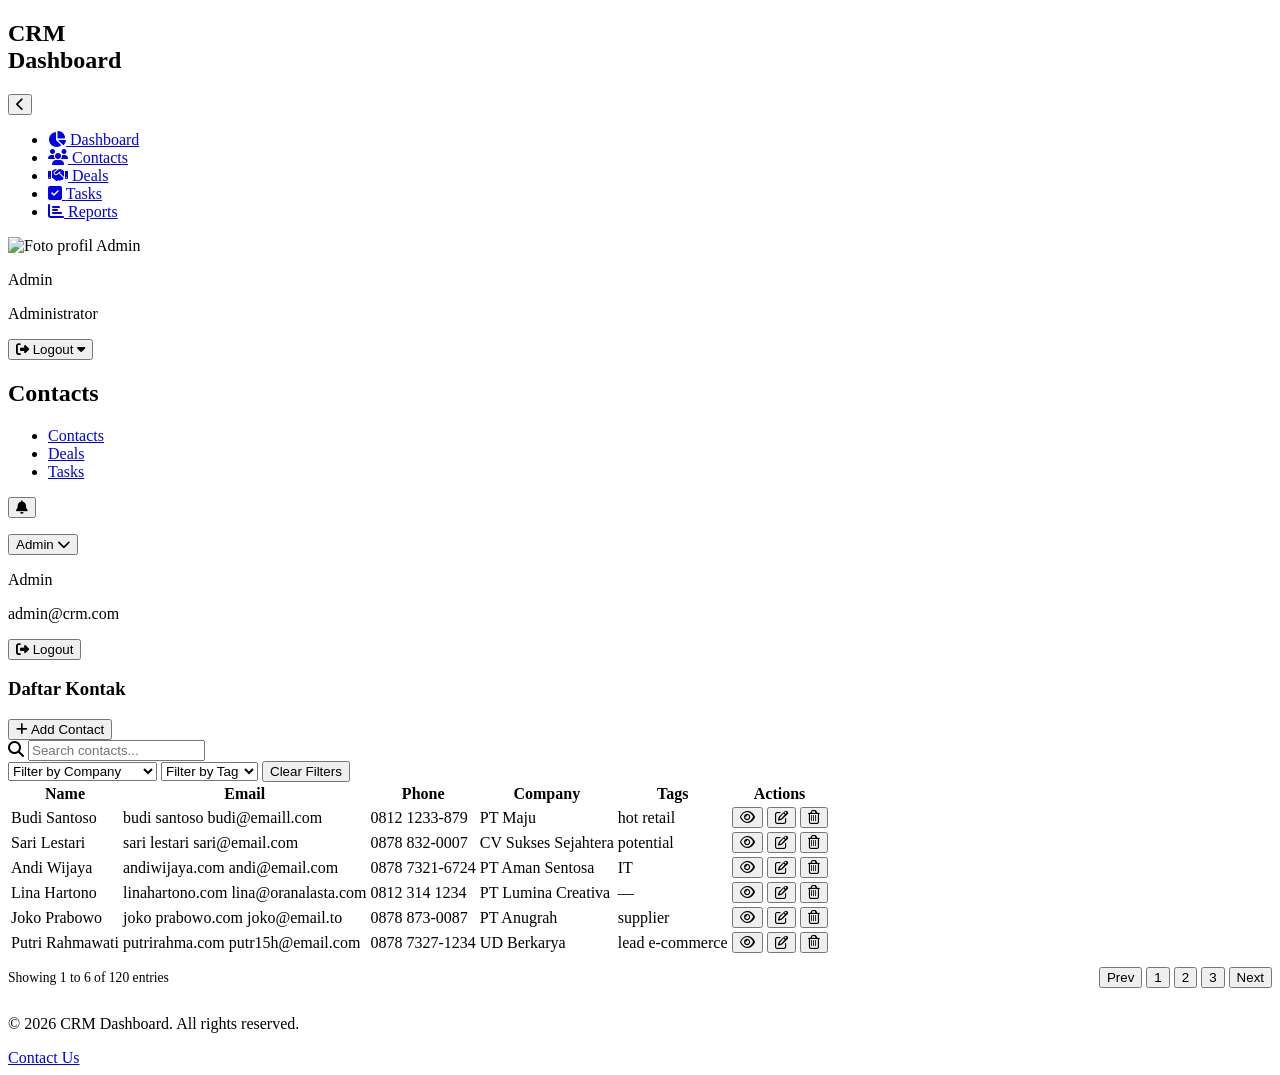
==== contact.html @ 0768be5d "Add files via upload" ====
<!DOCTYPE html>
<html lang="id">
<head>
  <meta charset="UTF-8">
  <meta name="viewport" content="width=device-width, initial-scale=1.0">
  <title>Contacts — CRM Dashboard</title>
  <link rel="stylesheet" href="css/global.css">
  <link rel="stylesheet" href="css/contacts.css">
  <link rel="stylesheet" href="https://cdnjs.cloudflare.com/ajax/libs/font-awesome/6.4.0/css/all.min.css">
</head>
<body>

  <!-- Sidebar -->
  <aside class="sidebar" aria-label="Navigasi utama">
    <div class="sidebar-header">
      <h1 class="logo">CRM<br>Dashboard</h1>
      <button class="toggle-btn" id="toggleSidebarBtn" aria-label="Toggle sidebar">
        <i class="fas fa-chevron-left" aria-hidden="true"></i>
      </button>
    </div>

    <nav class="sidebar-nav">
      <ul class="nav-menu">
        <li class="nav-item">
          <a href="dashboard.html" class="nav-link">
            <i class="fas fa-chart-pie nav-icon" aria-hidden="true"></i>
            <span class="nav-text">Dashboard</span>
          </a>
        </li>
        <li class="nav-item active">
          <a href="contact.html" class="nav-link" aria-current="page">
            <i class="fas fa-users nav-icon" aria-hidden="true"></i>
            <span class="nav-text">Contacts</span>
          </a>
        </li>
        <li class="nav-item">
          <a href="deals.html" class="nav-link">
            <i class="fas fa-handshake nav-icon" aria-hidden="true"></i>
            <span class="nav-text">Deals</span>
          </a>
        </li>
        <li class="nav-item">
          <a href="tasks.html" class="nav-link">
            <i class="fas fa-check-square nav-icon" aria-hidden="true"></i>
            <span class="nav-text">Tasks</span>
          </a>
        </li>
        <li class="nav-item">
          <a href="reports.html" class="nav-link">
            <i class="fas fa-chart-bar nav-icon" aria-hidden="true"></i>
            <span class="nav-text">Reports</span>
          </a>
        </li>
      </ul>
    </nav>

    <div class="sidebar-footer">
      <div class="user-profile">
        <img
          src="https://ui-avatars.com/api/?name=Admin&background=4f46e5&color=fff"
          alt="Foto profil Admin"
          class="user-avatar"
        >
        <div class="user-info">
          <p class="user-name">Admin</p>
          <p class="user-role">Administrator</p>
        </div>
      </div>
      <button class="logout-btn btn-logout" aria-label="Logout">
        <span>
          <i class="fas fa-sign-out-alt logout-icon" aria-hidden="true"></i>
          <span class="logout-label">Logout</span>
        </span>
        <i class="fas fa-caret-down dropdown-arrow" aria-hidden="true"></i>
      </button>
    </div>
  </aside>

  <!-- Main Content -->
  <main class="main-content">

    <!-- Top Header -->
    <header class="top-header">
      <h2 class="page-title">Contacts</h2>
      <nav class="header-nav" aria-label="Menu atas">
        <ul>
          <li><a href="contacts.html" class="active">Contacts</a></li>
          <li><a href="deals.html">Deals</a></li>
          <li><a href="tasks.html">Tasks</a></li>
        </ul>
      </nav>
      <div class="header-actions">
        <button class="notification-btn" aria-label="Notifikasi">
          <i class="fas fa-bell" aria-hidden="true"></i>
          <span class="notif-badge" aria-live="polite"></span>
        </button>
        <div class="notification-card" role="region" aria-label="Panel notifikasi">
          <ul class="notification-list"></ul>
        </div>
        <button class="user-menu-btn" id="userMenuBtn">
          <span>Admin</span>
          <i class="fas fa-chevron-down" aria-hidden="true"></i>
        </button>
        <div class="user-dropdown" id="userDropdown">
          <div class="user-dropdown-profile">
            <p class="user-dropdown-name">Admin</p>
            <p class="user-dropdown-email">admin@crm.com</p>
          </div>
          <button class="user-dropdown-logout btn-logout">
            <i class="fas fa-sign-out-alt"></i>
            Logout
          </button>
        </div>
      </div>
    </header>

    <!-- Page Body -->
    <div class="page-body">
      <!-- Contacts Table Card -->
      <article class="card" aria-labelledby="contacts-table-heading">
        <h3 id="contacts-table-heading" class="visually-hidden">Daftar Kontak</h3>

        <!-- Toolbar -->
        <div class="contacts-toolbar">
          <button id="addBtn" class="btn btn-primary">
            <i class="fas fa-plus" aria-hidden="true"></i>
            Add Contact
          </button>

          <div class="input-group">
            <i class="fas fa-search input-icon" aria-hidden="true"></i>
            <input
              type="search"
              id="searchInput"
              class="form-input"
              placeholder="Search contacts..."
              aria-label="Cari kontak"
            >
          </div>

          <select id="filterCompany" class="form-select" aria-label="Filter by Company">
            <option value="">Filter by Company</option>
            <option>PT Maju</option>
            <option>CV Sukses Sejahtera</option>
            <option>PT Aman Sentosa</option>
            <option>PT Lumina Creativa</option>
            <option>PT Anugrah</option>
            <option>UD Berkarya</option>
          </select>

          <select id="filterTag" class="form-select" aria-label="Filter by Tag">
            <option value="">Filter by Tag</option>
            <option>hot</option>
            <option>retail</option>
            <option>potential</option>
            <option>IT</option>
            <option>supplier</option>
            <option>lead</option>
            <option>e-commerce</option>
          </select>

          <button id="btnClearFilter" class="btn btn-outline">Clear Filters</button>
        </div>

        <!-- Table -->
        <div class="table-wrapper">
          <table class="data-table" aria-label="Tabel kontak">
            <thead>
              <tr>
                <th scope="col">Name</th>
                <th scope="col">Email</th>
                <th scope="col">Phone</th>
                <th scope="col">Company</th>
                <th scope="col">Tags</th>
                <th scope="col" style="text-align:center">Actions</th>
              </tr>
            </thead>
            <tbody id="contactTableBody">
              <tr>
                <td class="td-name">Budi Santoso</td>
                <td>
                  budi santoso
                  <span class="td-sub">budi@emaill.com</span>
                </td>
                <td>0812 1233-879</td>
                <td>PT Maju</td>
                <td>
                  <div class="tags-cell">
                    <span class="badge badge-red">hot</span>
                    <span class="badge badge-green">retail</span>
                  </div>
                </td>
                <td>
                  <div class="td-actions">
                    <button class="btn-icon" aria-label="Lihat Budi Santoso"><i class="far fa-eye" aria-hidden="true"></i></button>
                    <button class="btn-icon btn-edit" aria-label="Edit Budi Santoso"><i class="far fa-edit" aria-hidden="true"></i></button>
                    <button class="btn-icon btn-delete" aria-label="Hapus Budi Santoso"><i class="far fa-trash-alt" aria-hidden="true"></i></button>
                  </div>
                </td>
              </tr>
              <tr>
                <td class="td-name">Sari Lestari</td>
                <td>
                  sari lestari
                  <span class="td-sub">sari@email.com</span>
                </td>
                <td>0878 832-0007</td>
                <td>CV Sukses Sejahtera</td>
                <td>
                  <div class="tags-cell">
                    <span class="badge badge-green">potential</span>
                  </div>
                </td>
                <td>
                  <div class="td-actions">
                    <button class="btn-icon" aria-label="Lihat Sari Lestari"><i class="far fa-eye" aria-hidden="true"></i></button>
                    <button class="btn-icon btn-edit" aria-label="Edit Sari Lestari"><i class="far fa-edit" aria-hidden="true"></i></button>
                    <button class="btn-icon btn-delete" aria-label="Hapus Sari Lestari"><i class="far fa-trash-alt" aria-hidden="true"></i></button>
                  </div>
                </td>
              </tr>
              <tr>
                <td class="td-name">Andi Wijaya</td>
                <td>
                  andiwijaya.com
                  <span class="td-sub">andi@email.com</span>
                </td>
                <td>0878 7321-6724</td>
                <td>PT Aman Sentosa</td>
                <td>
                  <div class="tags-cell">
                    <span class="badge badge-solid-blue">IT</span>
                  </div>
                </td>
                <td>
                  <div class="td-actions">
                    <button class="btn-icon" aria-label="Lihat Andi Wijaya"><i class="far fa-eye" aria-hidden="true"></i></button>
                    <button class="btn-icon btn-edit" aria-label="Edit Andi Wijaya"><i class="far fa-edit" aria-hidden="true"></i></button>
                    <button class="btn-icon btn-delete" aria-label="Hapus Andi Wijaya"><i class="far fa-trash-alt" aria-hidden="true"></i></button>
                  </div>
                </td>
              </tr>
              <tr>
                <td class="td-name">Lina Hartono</td>
                <td>
                  linahartono.com
                  <span class="td-sub">lina@oranalasta.com</span>
                </td>
                <td>0812 314 1234</td>
                <td>PT Lumina Creativa</td>
                <td>
                  <div class="tags-cell">—</div>
                </td>
                <td>
                  <div class="td-actions">
                    <button class="btn-icon" aria-label="Lihat Lina Hartono"><i class="far fa-eye" aria-hidden="true"></i></button>
                    <button class="btn-icon btn-edit" aria-label="Edit Lina Hartono"><i class="far fa-edit" aria-hidden="true"></i></button>
                    <button class="btn-icon btn-delete" aria-label="Hapus Lina Hartono"><i class="far fa-trash-alt" aria-hidden="true"></i></button>
                  </div>
                </td>
              </tr>
              <tr>
                <td class="td-name">Joko Prabowo</td>
                <td>
                  joko prabowo.com
                  <span class="td-sub">joko@email.to</span>
                </td>
                <td>0878 873-0087</td>
                <td>PT Anugrah</td>
                <td>
                  <div class="tags-cell">
                    <span class="badge badge-gray">supplier</span>
                  </div>
                </td>
                <td>
                  <div class="td-actions">
                    <button class="btn-icon" aria-label="Lihat Joko Prabowo"><i class="far fa-eye" aria-hidden="true"></i></button>
                    <button class="btn-icon btn-edit" aria-label="Edit Joko Prabowo"><i class="far fa-edit" aria-hidden="true"></i></button>
                    <button class="btn-icon btn-delete" aria-label="Hapus Joko Prabowo"><i class="far fa-trash-alt" aria-hidden="true"></i></button>
                  </div>
                </td>
              </tr>
              <tr>
                <td class="td-name">Putri Rahmawati</td>
                <td>
                  putrirahma.com
                  <span class="td-sub">putr15h@email.com</span>
                </td>
                <td>0878 7327-1234</td>
                <td>UD Berkarya</td>
                <td>
                  <div class="tags-cell">
                    <span class="badge badge-orange">lead</span>
                    <span class="badge badge-purple">e-commerce</span>
                  </div>
                </td>
                <td>
                  <div class="td-actions">
                    <button class="btn-icon" aria-label="Lihat Putri Rahmawati"><i class="far fa-eye" aria-hidden="true"></i></button>
                    <button class="btn-icon btn-edit" aria-label="Edit Putri Rahmawati"><i class="far fa-edit" aria-hidden="true"></i></button>
                    <button class="btn-icon btn-delete" aria-label="Hapus Putri Rahmawati"><i class="far fa-trash-alt" aria-hidden="true"></i></button>
                  </div>
                </td>
              </tr>
            </tbody>
          </table>
        </div>

        <!-- Pagination -->
        <footer class="card-body" style="display:flex; justify-content:space-between; align-items:center; flex-wrap:wrap; gap:1rem;">
          <p id="paginationBody" style="font-size:0.85rem; color:var(--text-muted)">Showing 1 to 6 of 120 entries</p>
          <nav id="paginationNav" class="pagination" aria-label="Navigasi halaman">
            <button class="page-btn">Prev</button>
            <button class="page-btn">1</button>
            <button class="page-btn active" aria-current="page">2</button>
            <button class="page-btn">3</button>
            <button class="page-btn">Next</button>
          </nav>
        </footer>
      </article>
    </div>

    <!-- Footer -->
    <footer class="main-footer">
      <p>&copy; 2026 CRM Dashboard. All rights reserved.</p>
      <a href="#" class="footer-link">Contact Us</a>
    </footer>

  </main>

  <script src="js/main.js"></script>
  <script src="js/contacts.js"></script>
</body>
</html>
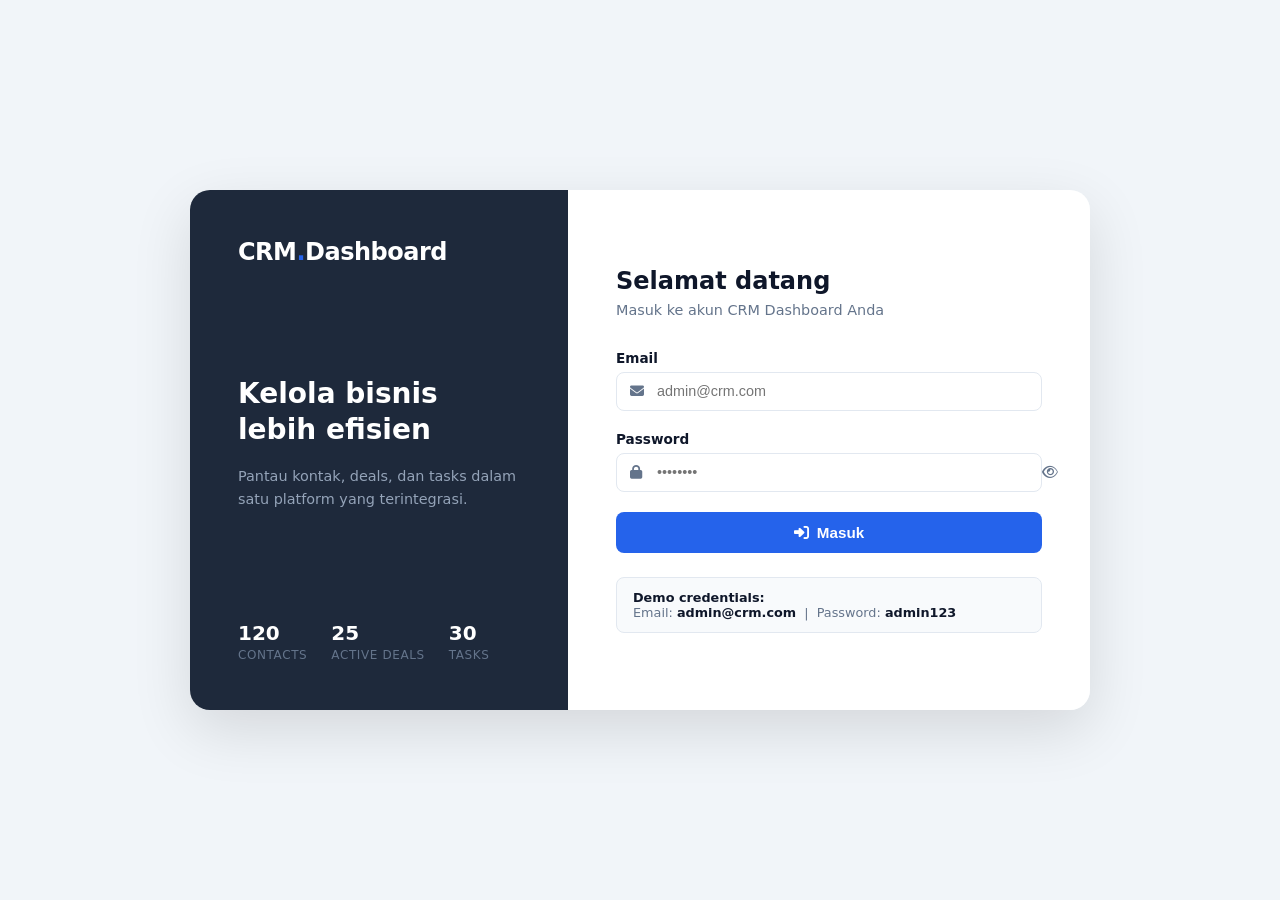
==== commit e941759e: "Update contact.html" ====
--- a/contact.html
+++ b/contact.html
@@ -176,132 +176,7 @@
               </tr>
             </thead>
             <tbody id="contactTableBody">
-              <tr>
-                <td class="td-name">Budi Santoso</td>
-                <td>
-                  budi santoso
-                  <span class="td-sub">budi@emaill.com</span>
-                </td>
-                <td>0812 1233-879</td>
-                <td>PT Maju</td>
-                <td>
-                  <div class="tags-cell">
-                    <span class="badge badge-red">hot</span>
-                    <span class="badge badge-green">retail</span>
-                  </div>
-                </td>
-                <td>
-                  <div class="td-actions">
-                    <button class="btn-icon" aria-label="Lihat Budi Santoso"><i class="far fa-eye" aria-hidden="true"></i></button>
-                    <button class="btn-icon btn-edit" aria-label="Edit Budi Santoso"><i class="far fa-edit" aria-hidden="true"></i></button>
-                    <button class="btn-icon btn-delete" aria-label="Hapus Budi Santoso"><i class="far fa-trash-alt" aria-hidden="true"></i></button>
-                  </div>
-                </td>
-              </tr>
-              <tr>
-                <td class="td-name">Sari Lestari</td>
-                <td>
-                  sari lestari
-                  <span class="td-sub">sari@email.com</span>
-                </td>
-                <td>0878 832-0007</td>
-                <td>CV Sukses Sejahtera</td>
-                <td>
-                  <div class="tags-cell">
-                    <span class="badge badge-green">potential</span>
-                  </div>
-                </td>
-                <td>
-                  <div class="td-actions">
-                    <button class="btn-icon" aria-label="Lihat Sari Lestari"><i class="far fa-eye" aria-hidden="true"></i></button>
-                    <button class="btn-icon btn-edit" aria-label="Edit Sari Lestari"><i class="far fa-edit" aria-hidden="true"></i></button>
-                    <button class="btn-icon btn-delete" aria-label="Hapus Sari Lestari"><i class="far fa-trash-alt" aria-hidden="true"></i></button>
-                  </div>
-                </td>
-              </tr>
-              <tr>
-                <td class="td-name">Andi Wijaya</td>
-                <td>
-                  andiwijaya.com
-                  <span class="td-sub">andi@email.com</span>
-                </td>
-                <td>0878 7321-6724</td>
-                <td>PT Aman Sentosa</td>
-                <td>
-                  <div class="tags-cell">
-                    <span class="badge badge-solid-blue">IT</span>
-                  </div>
-                </td>
-                <td>
-                  <div class="td-actions">
-                    <button class="btn-icon" aria-label="Lihat Andi Wijaya"><i class="far fa-eye" aria-hidden="true"></i></button>
-                    <button class="btn-icon btn-edit" aria-label="Edit Andi Wijaya"><i class="far fa-edit" aria-hidden="true"></i></button>
-                    <button class="btn-icon btn-delete" aria-label="Hapus Andi Wijaya"><i class="far fa-trash-alt" aria-hidden="true"></i></button>
-                  </div>
-                </td>
-              </tr>
-              <tr>
-                <td class="td-name">Lina Hartono</td>
-                <td>
-                  linahartono.com
-                  <span class="td-sub">lina@oranalasta.com</span>
-                </td>
-                <td>0812 314 1234</td>
-                <td>PT Lumina Creativa</td>
-                <td>
-                  <div class="tags-cell">—</div>
-                </td>
-                <td>
-                  <div class="td-actions">
-                    <button class="btn-icon" aria-label="Lihat Lina Hartono"><i class="far fa-eye" aria-hidden="true"></i></button>
-                    <button class="btn-icon btn-edit" aria-label="Edit Lina Hartono"><i class="far fa-edit" aria-hidden="true"></i></button>
-                    <button class="btn-icon btn-delete" aria-label="Hapus Lina Hartono"><i class="far fa-trash-alt" aria-hidden="true"></i></button>
-                  </div>
-                </td>
-              </tr>
-              <tr>
-                <td class="td-name">Joko Prabowo</td>
-                <td>
-                  joko prabowo.com
-                  <span class="td-sub">joko@email.to</span>
-                </td>
-                <td>0878 873-0087</td>
-                <td>PT Anugrah</td>
-                <td>
-                  <div class="tags-cell">
-                    <span class="badge badge-gray">supplier</span>
-                  </div>
-                </td>
-                <td>
-                  <div class="td-actions">
-                    <button class="btn-icon" aria-label="Lihat Joko Prabowo"><i class="far fa-eye" aria-hidden="true"></i></button>
-                    <button class="btn-icon btn-edit" aria-label="Edit Joko Prabowo"><i class="far fa-edit" aria-hidden="true"></i></button>
-                    <button class="btn-icon btn-delete" aria-label="Hapus Joko Prabowo"><i class="far fa-trash-alt" aria-hidden="true"></i></button>
-                  </div>
-                </td>
-              </tr>
-              <tr>
-                <td class="td-name">Putri Rahmawati</td>
-                <td>
-                  putrirahma.com
-                  <span class="td-sub">putr15h@email.com</span>
-                </td>
-                <td>0878 7327-1234</td>
-                <td>UD Berkarya</td>
-                <td>
-                  <div class="tags-cell">
-                    <span class="badge badge-orange">lead</span>
-                    <span class="badge badge-purple">e-commerce</span>
-                  </div>
-                </td>
-                <td>
-                  <div class="td-actions">
-                    <button class="btn-icon" aria-label="Lihat Putri Rahmawati"><i class="far fa-eye" aria-hidden="true"></i></button>
-                    <button class="btn-icon btn-edit" aria-label="Edit Putri Rahmawati"><i class="far fa-edit" aria-hidden="true"></i></button>
-                    <button class="btn-icon btn-delete" aria-label="Hapus Putri Rahmawati"><i class="far fa-trash-alt" aria-hidden="true"></i></button>
-                  </div>
-                </td>
-              </tr>
+              <!-- Diisi di JS -->
             </tbody>
           </table>
         </div>
--- a/css/global.css
+++ b/css/global.css
@@ -0,0 +1,982 @@
+/* ================================================
+   GLOBAL.CSS — Shared styles for all CRM pages
+   ================================================ */
+
+/* ---- Reset & Base ---- */
+*, *::before, *::after {
+  margin: 0;
+  padding: 0;
+  box-sizing: border-box;
+}
+
+:root {
+  /* Colors */
+  --color-bg:          #f1f5f9;
+  --color-white:       #ffffff;
+  --color-primary:     #2563eb;
+  --color-primary-hover: #1d4ed8;
+  --color-danger:      #dc2626;
+  --color-warning:     #d97706;
+  --color-success:     #16a34a;
+  --color-indicator:   #17b618;
+
+  /* Sidebar */
+  --sidebar-bg:        #1e293b;
+  --sidebar-border:    #334155;
+  --sidebar-active:    #334155;
+  --sidebar-text:      #94a3b8;
+  --sidebar-text-hover:#ffffff;
+  --sidebar-width:     260px;
+  --sidebar-collapsed: 70px;
+
+  /* Text */
+  --text-primary:      #1e293b;
+  --text-secondary:    #64748b;
+  --text-muted:        #94a3b8;
+
+  /* Border */
+  --border-color:      /* #94a3b8 */#e2e8f0;
+  --border-radius:     8px;
+  --border-radius-sm:  4px;
+  --border-radius-lg:  12px;
+
+  /* Shadow */
+  --shadow-sm:         0 1px 3px rgba(0,0,0,0.08);
+  --shadow-md:         0 4px 12px rgba(0,0,0,0.08);
+
+  /* Font */
+  --font-sans:         'Segoe UI', system-ui, -apple-system, sans-serif;
+
+  /* Transitions */
+  --transition:        0.2s ease;
+}
+
+body {
+  font-family: var(--font-sans);
+  background-color: var(--color-bg);
+  color: var(--text-primary);
+  display: flex;
+  min-height: 100vh;
+  font-size: 0.9rem;
+}
+
+a {
+  color: var(--color-primary);
+  text-decoration: none;
+}
+
+a:hover {
+  text-decoration: underline;
+}
+
+button {
+  cursor: pointer;
+  font-family: var(--font-sans);
+}
+
+/* ---- Visually Hidden (Accessibility) ---- */
+.visually-hidden {
+  position: absolute;
+  width: 1px;
+  height: 1px;
+  padding: 0;
+  margin: -1px;
+  overflow: hidden;
+  clip: rect(0,0,0,0);
+  white-space: nowrap;
+  border: 0;
+}
+
+
+/* ================================================
+   SIDEBAR
+   ================================================ */
+.sidebar {
+  width: var(--sidebar-width);
+  background-color: var(--sidebar-bg);
+  color: white;
+  display: flex;
+  flex-direction: column;
+  flex-shrink: 0;
+  position: fixed;
+  height: 100%;
+  transition: width 0.3s ease;
+  z-index: 100;
+}
+
+.sidebar.collapsed {
+  width: var(--sidebar-collapsed);
+}
+
+/* Header */
+.sidebar-header {
+  display: flex;
+  align-items: center;
+  justify-content: space-between;
+  padding: 1.5rem;
+  border-bottom: 1px solid var(--sidebar-border);
+}
+
+.sidebar.collapsed .sidebar-header {
+  padding: 1.5rem 1rem;
+  justify-content: center;
+}
+
+.logo {
+  font-size: 1.25rem;
+  font-weight: 700;
+  color: white;
+  letter-spacing: -0.02em;
+  line-height: 1.2;
+}
+
+.sidebar.collapsed .logo {
+  display: none;
+}
+
+.toggle-btn {
+  background: none;
+  border: none;
+  color: var(--sidebar-text);
+  font-size: 1rem;
+  padding: 6px;
+  border-radius: var(--border-radius-sm);
+  transition: background-color var(--transition), color var(--transition);
+}
+
+.toggle-btn:hover {
+  background-color: rgba(255,255,255,0.1);
+  color: white;
+}
+
+.toggle-btn i {
+  transition: transform 0.3s ease;
+}
+
+.sidebar.collapsed .toggle-btn i {
+  transform: rotate(180deg);
+}
+
+/* Nav */
+.sidebar-nav {
+  flex: 1;
+  padding: 1rem 0;
+  overflow-y: auto;
+}
+
+.nav-menu {
+  list-style: none;
+}
+
+.nav-item {
+  margin: 0.25rem 0.75rem;
+}
+
+.nav-link {
+  display: flex;
+  align-items: center;
+  padding: 0.75rem 1rem;
+  color: var(--sidebar-text);
+  text-decoration: none;
+  border-radius: var(--border-radius);
+  transition: background-color var(--transition), color var(--transition);
+  font-size: 0.9rem;
+  white-space: nowrap;
+  overflow: hidden;
+}
+
+.nav-link:hover,
+.nav-item.active .nav-link {
+  background-color: var(--sidebar-active);
+  color: var(--sidebar-text-hover);
+  text-decoration: none;
+}
+
+.nav-icon {
+  flex-shrink: 0;
+  width: 20px;
+  margin-right: 0.875rem;
+  font-size: 1.1rem;
+  text-align: center;
+}
+
+.nav-text {
+  transition: opacity 0.2s ease;
+}
+
+.sidebar.collapsed .nav-text {
+  display: none;
+}
+
+.sidebar.collapsed .nav-link {
+  padding: 0.75rem;
+  justify-content: center;
+}
+
+.sidebar.collapsed .nav-icon {
+  margin-right: 0;
+  font-size: 1.25rem;
+}
+
+/* Footer */
+.sidebar-footer {
+  padding: 1rem;
+  border-top: 1px solid var(--sidebar-border);
+}
+
+.user-profile {
+  display: flex;
+  align-items: center;
+  margin-bottom: 0.75rem;
+  padding: 0.5rem;
+}
+
+.sidebar.collapsed .user-profile {
+  justify-content: center;
+}
+
+.user-avatar {
+  width: 36px;
+  height: 36px;
+  border-radius: 50%;
+  object-fit: cover;
+  margin-right: 0.75rem;
+  background-color: #4f46e5;
+  flex-shrink: 0;
+}
+
+.sidebar.collapsed .user-avatar {
+  margin-right: 0;
+}
+
+.user-info {
+  overflow: hidden;
+}
+
+.sidebar.collapsed .user-info {
+  display: none;
+}
+
+.user-name {
+  font-size: 0.875rem;
+  font-weight: 600;
+  white-space: nowrap;
+}
+
+.user-role {
+  font-size: 0.75rem;
+  color: var(--sidebar-text);
+}
+
+.logout-btn {
+  width: 100%;
+  display: flex;
+  align-items: center;
+  justify-content: space-between;
+  padding: 0.625rem 0.875rem;
+  background-color: var(--sidebar-active);
+  color: white;
+  border: none;
+  border-radius: var(--border-radius);
+  font-size: 0.875rem;
+  transition: background-color var(--transition);
+}
+
+.logout-btn:hover {
+  background-color: #4b5563;
+}
+
+.sidebar.collapsed .logout-btn {
+  padding: 0.625rem;
+  justify-content: center;
+}
+
+.sidebar.collapsed .logout-btn .logout-label,
+.sidebar.collapsed .logout-btn .dropdown-arrow {
+  display: none;
+}
+
+.logout-icon {
+  margin-right: 0.5rem;
+}
+
+.sidebar.collapsed .logout-icon {
+  margin-right: 0;
+}
+
+
+/* ================================================
+   MAIN CONTENT
+   ================================================ */
+.main-content {
+  flex: 1;
+  display: flex;
+  flex-direction: column;
+  min-height: 100vh;
+  margin-left: var(--sidebar-width);
+  transition: margin-left 0.3s ease;
+}
+
+.sidebar.collapsed ~ .main-content {
+  margin-left: var(--sidebar-collapsed);
+}
+
+
+/* ================================================
+   TOP HEADER / NAVBAR
+   ================================================ */
+.top-header {
+  position: sticky;
+  top: 0;
+  z-index: 50;
+  background-color: var(--color-white);
+  border-bottom: 1px solid var(--border-color);
+  display: flex;
+  align-items: center;
+  justify-content: space-between;
+  padding: 0 2rem;
+  height: 60px;
+}
+
+.header-brand {
+  font-size: 1.1rem;
+  font-weight: 700;
+  color: var(--text-primary);
+}
+
+.header-nav {
+  display: flex;
+  align-items: center;
+  gap: 2rem;
+}
+
+.header-nav ul {
+  list-style: none;
+  display: flex;
+  gap: 1.5rem;
+}
+
+.header-nav a {
+  font-size: 0.9rem;
+  font-weight: 500;
+  color: var(--text-secondary);
+  text-decoration: none;
+  padding-bottom: 2px;
+  transition: color var(--transition);
+}
+
+.header-nav a:hover {
+  color: var(--color-primary);
+  text-decoration: none;
+}
+
+.header-nav a.active {
+  color: var(--color-primary);
+  border-bottom: 2px solid var(--color-primary);
+}
+
+.header-actions {
+  display: flex;
+  align-items: center;
+  gap: 0.75rem;
+  position: relative;
+}
+
+/* Notification */
+.notification-btn {
+  position: relative;
+  background: none;
+  border: 1px solid var(--border-color);
+  border-radius: var(--border-radius);
+  padding: 0.4rem 0.75rem;
+  color: var(--text-secondary);
+  font-size: 1rem;
+  transition: background-color var(--transition);
+}
+
+.notification-btn:hover {
+  background-color: var(--color-bg);
+}
+
+.notif-badge {
+  display: none;
+  position: absolute;
+  top: -4px;
+  right: -4px;
+  background-color: var(--color-danger);
+  color: white;
+  border-radius: 50%;
+  width: 18px;
+  height: 18px;
+  font-size: 0.65rem;
+  font-weight: 700;
+  line-height: 18px;
+  text-align: center;
+}
+
+.notification-card {
+  display: none;
+  position: absolute;
+  top: calc(100% + 8px);
+  right: 0;
+  width: 300px;
+  background-color: var(--color-white);
+  border: 2px solid var(--border-color);
+  border-radius: var(--border-radius-lg);
+  box-shadow: var(--shadow-md);
+  z-index: 9999;
+  overflow: hidden;
+  padding: 1rem;
+}
+
+.notification-card.show {
+  display: block;
+  animation: slideDown 0.2s ease;
+}
+
+@keyframes slideDown {
+  from { opacity: 0; transform: translateY(-8px); }
+  to   { opacity: 1; transform: translateY(0); }
+}
+
+.notification-list {
+  list-style: none;
+  max-height: 240px;
+  overflow-y: auto;
+  padding: 0.5rem 0;
+}
+
+.notif-item {
+  display: flex;
+  align-items: flex-start;
+  gap: 0.5rem;
+  padding: 0.75rem 1rem;
+  border-bottom: 1px solid var(--border-color);
+  font-size: 0.85rem;
+  transition: background-color var(--transition);
+}
+
+.notif-item:last-child {
+  border-bottom: none;
+}
+
+.notif-item:hover {
+  background-color: var(--color-bg);
+}
+
+.notif-indicator {
+  display: inline-block;
+  width: 8px;
+  height: 8px;
+  border-radius: 50%;
+  background-color: var(--color-indicator);
+  flex-shrink: 0;
+  margin-top: 4px;
+}
+
+.notif-message {
+  flex: 1;
+  color: var(--text-primary);
+}
+
+.notif-timestamp {
+  font-size: 0.75rem;
+  color: var(--text-muted);
+  white-space: nowrap;
+}
+
+/* User menu button */
+.user-menu-btn {
+  display: flex;
+  align-items: center;
+  gap: 0.5rem;
+  background: none;
+  border: 1px solid var(--border-color);
+  border-radius: var(--border-radius);
+  padding: 0.4rem 0.875rem;
+  color: var(--text-secondary);
+  font-size: 0.875rem;
+  transition: background-color var(--transition);
+}
+
+.user-menu-btn:hover {
+  background-color: var(--color-bg);
+}
+
+/* Profile */
+.user-dropdown {
+  position: absolute;
+  top: calc(100% + 0.5rem);
+  right: 0;
+  background: var(--color-white);
+  border: 1px solid var(--border-color);
+  border-radius: var(--border-radius-lg);
+  box-shadow: var(--shadow-lg);
+  width: 220px;
+  z-index: 100;
+  overflow: hidden;
+  display: none;
+}
+
+.user-dropdown.show {
+  display: block;
+}
+
+.user-dropdown-profile {
+  padding: 1rem;
+  border-bottom: 1px solid var(--border-color);
+}
+
+.user-dropdown-name {
+  font-weight: 600;
+  font-size: 0.9rem;
+  color: var(--text-primary);
+}
+
+.user-dropdown-email {
+  font-size: 0.8rem;
+  color: var(--text-muted);
+  margin-top: 0.2rem;
+}
+
+.user-dropdown-logout {
+  width: 100%;
+  padding: 0.75rem 1rem;
+  background: none;
+  border: none;
+  text-align: left;
+  cursor: pointer;
+  font-size: 0.875rem;
+  color: var(--error, #ef4444);
+  display: flex;
+  align-items: center;
+  gap: 0.5rem;
+  transition: background 0.15s;
+}
+
+.user-dropdown-logout:hover {
+  background: #fef2f2;
+}
+
+.header-actions {
+  position: relative;
+}
+
+
+/* ================================================
+   PAGE BODY WRAPPER
+   ================================================ */
+.page-body {
+  flex: 1;
+  padding: 2rem;
+}
+
+.page-header {
+  margin-bottom: 1.5rem;
+}
+
+.page-title {
+  font-size: 1.5rem;
+  font-weight: 700;
+  color: var(--text-primary);
+}
+
+
+/* ================================================
+   CARDS
+   ================================================ */
+.card {
+  background-color: var(--color-white);
+  border-radius: var(--border-radius-lg);
+  border: 1px solid var(--border-color);
+  box-shadow: var(--shadow-sm);
+}
+
+.card-header {
+  display: flex;
+  align-items: center;
+  justify-content: space-between;
+  padding: 1.25rem 1.5rem;
+  border-bottom: 1px solid var(--border-color);
+}
+
+.card-title {
+  font-size: 1rem;
+  font-weight: 600;
+  color: var(--text-primary);
+}
+
+.card-body {
+  padding: 1.25rem 1.5rem;
+}
+
+
+/* ================================================
+   BADGES / TAGS
+   ================================================ */
+.badge {
+  display: inline-block;
+  padding: 2px 10px;
+  border-radius: 62px;
+  font-size: 0.72rem;
+  font-weight: 600;
+  text-transform: capitalize;
+}
+
+.badge-red     { background-color: #fee2e2; color: #b91c1c; }
+.badge-green   { background-color: #dcfce7; color: #15803d; }
+.badge-blue    { background-color: #dbeafe; color: #1d4ed8; }
+.badge-orange  { background-color: #ffedd5; color: #c2410c; }
+.badge-purple  { background-color: #f3e8ff; color: #7c3aed; }
+.badge-gray    { background-color: #f1f5f9; color: #475569; }
+.badge-solid-blue { background-color: var(--color-primary); color: white; }
+
+
+/* ================================================
+   BUTTONS
+   ================================================ */
+.btn {
+  display: inline-flex;
+  align-items: center;
+  gap: 0.4rem;
+  padding: 0.5rem 1rem;
+  border-radius: var(--border-radius);
+  border: 1px solid transparent;
+  font-size: 0.875rem;
+  font-weight: 500;
+  transition: background-color var(--transition), color var(--transition), border-color var(--transition);
+  cursor: pointer;
+}
+
+.btn-primary {
+  background-color: var(--color-primary);
+  color: white;
+  border-color: var(--color-primary);
+}
+
+.btn-primary:hover {
+  background-color: var(--color-primary-hover);
+  border-color: var(--color-primary-hover);
+}
+
+.btn-outline {
+  background-color: var(--color-white);
+  color: var(--text-secondary);
+  border-color: var(--border-color);
+}
+
+.btn-outline:hover {
+  background-color: var(--color-bg);
+}
+
+/* Icon buttons (action buttons in table) */
+.btn-icon {
+  background: none;
+  border: 1px solid var(--border-color);
+  border-radius: var(--border-radius-sm);
+  padding: 0.35rem 0.5rem;
+  color: var(--text-muted);
+  font-size: 0.85rem;
+  transition: color var(--transition), border-color var(--transition);
+}
+
+.btn-icon:hover      { color: var(--color-primary); border-color: var(--color-primary); }
+.btn-icon.btn-edit:hover   { color: var(--color-warning); border-color: var(--color-warning); }
+.btn-icon.btn-delete:hover { color: var(--color-danger);  border-color: var(--color-danger); }
+
+
+/* ================================================
+   FORM ELEMENTS
+   ================================================ */
+.form-input, .form-select {
+  padding: 0.5rem 0.875rem;
+  border: 2px solid var(--border-color);
+  border-radius: var(--border-radius);
+  font-size: 0.875rem;
+  color: var(--text-primary);
+  background-color: var(--color-white);
+  transition: border-color var(--transition), box-shadow var(--transition);
+  font-family: var(--font-sans);
+}
+
+.form-input:focus, .form-select:focus {
+  outline: none;
+  border-color: var(--color-primary);
+  box-shadow: 0 0 0 3px rgba(37,99,235,0.1);
+}
+
+.input-group {
+  position: relative;
+  display: flex;
+  align-items: center;
+}
+
+.input-icon {
+  position: absolute;
+  left: 0.75rem;
+  color: var(--text-muted);
+  pointer-events: none;
+}
+
+.input-group .form-input {
+  padding-left: 2.25rem;
+}
+
+
+/* ================================================
+   TABLE
+   ================================================ */
+.table-wrapper {
+  overflow-x: auto;
+}
+
+.table-wrapper::-webkit-scrollbar {
+  height: 5px;
+}
+
+.table-wrapper::-webkit-scrollbar-thumb {
+  background-color: var(--border-color);
+  border-radius: 10px;
+}
+
+.data-table {
+  width: 100%;
+  border-collapse: collapse;
+}
+
+.data-table thead tr {
+  background-color: var(--color-bg);
+}
+
+.data-table th {
+  text-align: left;
+  padding: 0.75rem 1.25rem;
+  font-size: 0.75rem;
+  font-weight: 600;
+  text-transform: uppercase;
+  letter-spacing: 0.05em;
+  color: var(--text-secondary);
+  white-space: nowrap;
+}
+
+.data-table td {
+  padding: 0.875rem 1.25rem;
+  border-bottom: 1px solid var(--border-color);
+  color: var(--text-primary);
+  vertical-align: middle;
+}
+
+.data-table tbody tr:last-child td {
+  border-bottom: none;
+}
+
+.data-table tbody tr:hover {
+  background-color: #f8fafc;
+}
+
+.td-name {
+  font-weight: 500;
+  color: var(--color-primary);
+}
+
+.td-sub {
+  font-size: 0.78rem;
+  color: var(--text-muted);
+  display: block;
+  margin-top: 2px;
+}
+
+.td-actions {
+  display: flex;
+  gap: 0.4rem;
+  justify-content: center;
+}
+
+
+/* ================================================
+   PAGINATION
+   ================================================ */
+.pagination {
+  display: flex;
+  align-items: center;
+  gap: 0.25rem;
+}
+
+.page-btn {
+  padding: 0.35rem 0.7rem;
+  border: 1px solid var(--border-color);
+  border-radius: var(--border-radius-sm);
+  background-color: var(--color-white);
+  color: var(--text-secondary);
+  font-size: 0.85rem;
+  transition: background-color var(--transition), color var(--transition);
+}
+
+.page-btn:hover {
+  background-color: var(--color-bg);
+}
+
+.page-btn.active {
+  background-color: var(--color-primary);
+  color: white;
+  border-color: var(--color-primary);
+}
+
+
+/* ================================================
+   FOOTER
+   ================================================ */
+.main-footer {
+  padding: 1.25rem 2rem;
+  border-top: 1px solid var(--border-color);
+  display: flex;
+  justify-content: space-between;
+  align-items: center;
+  background-color: var(--color-white);
+  font-size: 0.85rem;
+  color: var(--text-muted);
+}
+
+.footer-link {
+  color: var(--color-primary);
+}
+
+.footer-link:hover {
+  text-decoration: underline;
+}
+
+/* ============= MODAL FORM INPUT ============= */
+.modal-overlay {
+  position: fixed;
+  inset: 0;
+  background: rgba(0,0,0,0.4);
+  display: flex;
+  align-items: center;
+  justify-content: center;
+  z-index: 1000;
+  animation: faeIn 0.2s ease;
+}
+
+.modal-card {
+  background: white;
+  border-radius: 12px;
+  padding: 1.5rem;
+  width: 100%;
+  max-width: 480px;
+  max-height: 90vh;
+  overflow-y: auto;
+  box-shadow: 0 20px 60px rgba(0,0,0,0.15);
+  animation: slideUp 0.3s ease;
+}
+
+.modal-header {
+  display: flex;
+  justify-content: space-between;
+  align-items: center;
+  margin-bottom: 1.5rem;
+  padding-bottom: 0.75rem;
+  border-bottom: 1px solid var(--border-color, #e5e7eb);
+}
+
+.modal-header h3 {
+  font-size: 1.25rem;
+  font-weight: 600;
+  color: var(--text-primary, #1f2937);
+  margin: 0;
+}
+
+.modal-card form {
+  display: grid;
+  grid-template-columns: 1fr 1fr;
+  gap: 1rem;
+}
+
+.modal-card label {
+  font-size: 0.875rem;
+  font-weight: 500;
+  color: var(--text-secondary, #4b5563);
+  display: block;
+  grid-column: span 1;
+  margin-bottom: 0.25rem;
+}
+
+.modal-card input {
+  width: 100%;
+  padding: 0.625rem 0.75rem;
+  border: 1px solid var(--border-color, #d1d5db);
+  border-radius: 8px;
+  font-size: 0.95rem;
+  transition: all 0.2s;
+}
+
+.modal-card input:focus {
+  outline: none;
+  border-color: var(--primary-color, #4361ee);
+  box-shadow: 0 0 0 3px rgba(67, 97, 238, 0.1);
+}
+
+.modal-actions {
+  bottom: 0;
+  display: flex;
+  justify-content: flex-end;
+  gap: 0.75rem;
+  margin-top: 1rem;
+  padding-top: 1rem;
+  border-top: 1px solid var(--border-color, #e5e7eb);
+}
+
+/* Button Close (x) styling */
+#btnClose.btn-icon {
+  width: 32px;
+  height: 32px;
+  border-radius: 8px;
+  border: none;
+  background: transparent;
+  color: #6b7280;
+  display: flex;
+  align-items: center;
+  justify-content: center;
+  cursor: pointer;
+  transition: all 0.2s;
+}
+
+#btnClose.btn-icon:hover {
+  background: #f3f4f6;
+  color: #1f2937;
+}
+
+#btnClose.btn-icon:active {
+  background: #e5e7eb;
+}
+
+/* Animation */
+@keyframes fadeIn {
+  from { opacity: 0; }
+  to { opacity: 1; }
+}
+
+@keyframes slideUp {
+  from { opacity: 0; transform: translateY(20px); }
+  to { opacity: 1; transform: translateY(0); }
+}
+
+@media (max-width: 640px) {
+  .modal-card {
+    margin: 1rem;
+    max-height: calc(100vh - 2rem);
+  }
+  
+  .modal-actions {
+    flex-direction: column-reverse;
+  }
+  
+  .modal-actions .btn {
+    width: 100%;
+  }
+}
+
+.empty-state {
+  text-align: center;
+  color: var(--text-muted) !important;
+  padding: 40px 20px;
+}
--- a/css/contacts.css
+++ b/css/contacts.css
@@ -0,0 +1,38 @@
+/* ================================================
+   CONTACTS.CSS — Page-specific styles for Contacts
+   ================================================ */
+
+/* Toolbar above the table */
+.contacts-toolbar {
+  display: flex;
+  flex-wrap: wrap;
+  align-items: center;
+  gap: 0.75rem;
+  padding: 1rem 1.25rem;
+  border-bottom: 1px solid var(--border-color);
+}
+
+.contacts-toolbar .input-group {
+  flex: 1;
+  min-width: 180px;
+}
+
+.contacts-toolbar .form-select {
+  min-width: 160px;
+}
+
+/* Tag badges inside table cells */
+.tags-cell {
+  display: flex;
+  flex-wrap: wrap;
+  gap: 0.35rem;
+}
+
+[data-tag="hot"]        { background-color: #fee2e2; color: #b91c1c; }
+[data-tag="retail"]     { background-color: #dcfce7; color: #15803d; }
+[data-tag="potential"]  { background-color: #dcfce7; color: #15803d; }
+[data-tag="IT"]         { background-color: #2563eb; color: white; }
+[data-tag="supplier"]   { background-color: #f1f5f9; color: #475569; }
+[data-tag="lead"]       { background-color: #ffedd5; color: #c2410c; }
+[data-tag="e-commerce"] { background-color: #f3e8ff; color: #7c3aed; }
+
